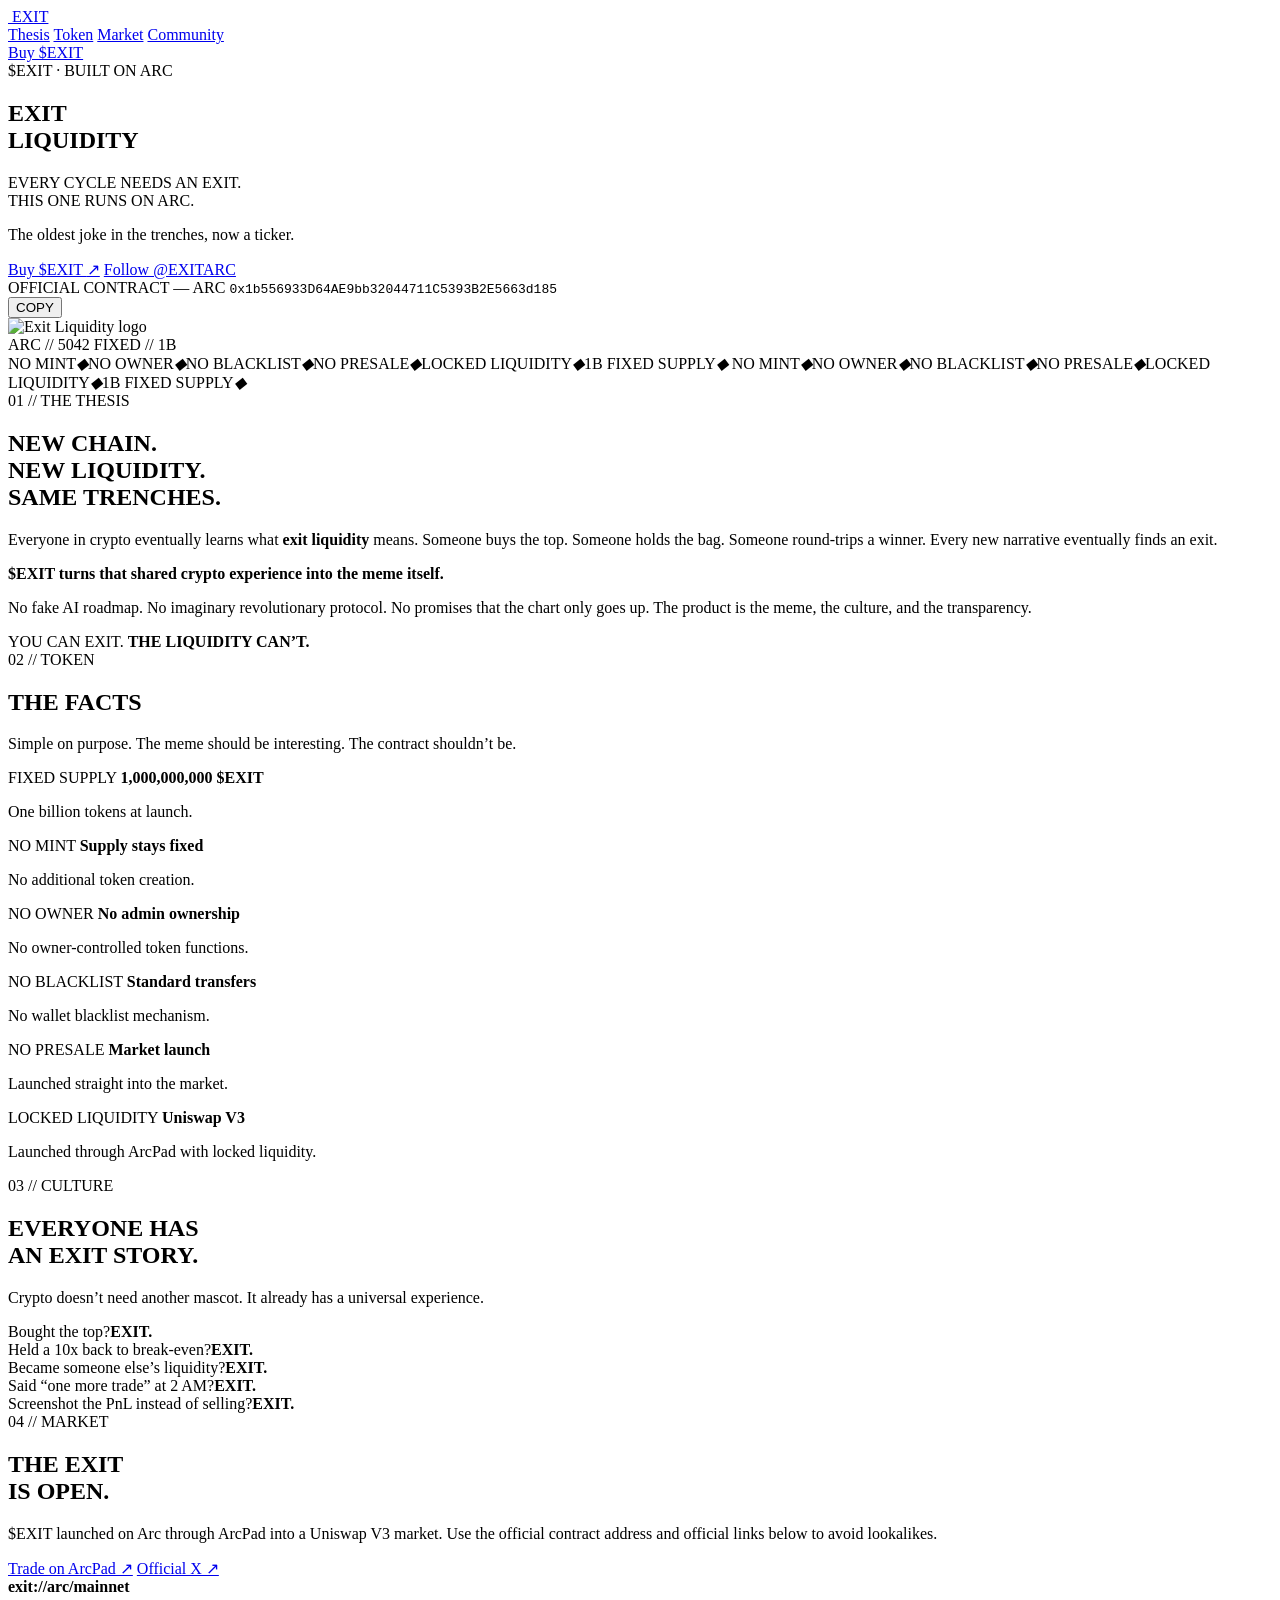
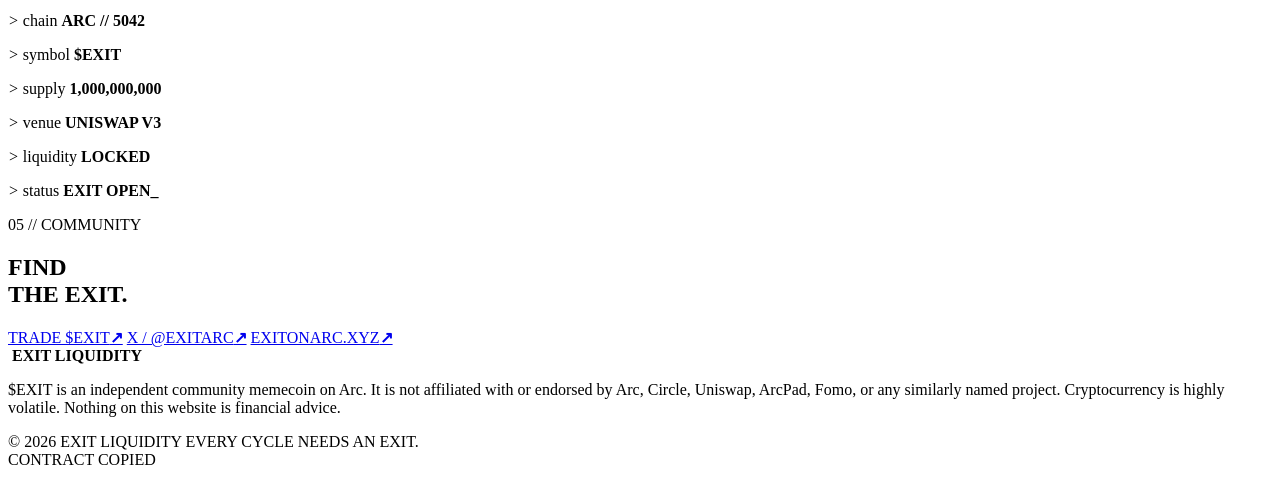
==== index.html @ a065d9ab "Build EXIT landing page" ====
<!doctype html>
<html lang="en">
<head>
  <meta charset="utf-8" />
  <meta name="viewport" content="width=device-width, initial-scale=1" />
  <meta name="theme-color" content="#050706" />
  <meta name="description" content="Exit Liquidity ($EXIT) — an independent Arc-native community memecoin. Every cycle needs an exit. This one runs on Arc." />
  <meta property="og:title" content="Exit Liquidity | $EXIT on Arc" />
  <meta property="og:description" content="Every cycle needs an exit. This one runs on Arc." />
  <meta property="og:type" content="website" />
  <meta property="og:url" content="https://exitonarc.xyz" />
  <meta name="twitter:card" content="summary" />
  <meta name="twitter:title" content="Exit Liquidity | $EXIT on Arc" />
  <meta name="twitter:description" content="Every cycle needs an exit. This one runs on Arc." />
  <title>Exit Liquidity | $EXIT on Arc</title>
  <link rel="icon" href="logo.svg" type="image/svg+xml" />
  <link rel="stylesheet" href="styles.css" />
</head>
<body>
  <div class="noise" aria-hidden="true"></div>
  <div class="scanline" aria-hidden="true"></div>

  <header class="site-header">
    <a class="brand" href="#top" aria-label="Exit Liquidity home">
      <img src="logo.svg" alt="" />
      <span>EXIT</span>
    </a>

    <nav class="nav" aria-label="Primary navigation">
      <a href="#thesis">Thesis</a>
      <a href="#token">Token</a>
      <a href="#market">Market</a>
      <a href="#community">Community</a>
    </nav>

    <a class="button button-small button-primary" href="https://arcpad.meme/token/0x1b556933D64AE9bb32044711C5393B2E5663d185" target="_blank" rel="noopener noreferrer">Buy $EXIT</a>
  </header>

  <main id="top">
    <section class="hero section-shell">
      <div class="hero-grid" aria-hidden="true"></div>
      <div class="hero-copy reveal">
        <div class="eyebrow"><span class="status-dot"></span> $EXIT · BUILT ON ARC</div>
        <h1>EXIT<br />LIQUIDITY</h1>
        <p class="hero-tagline">EVERY CYCLE NEEDS AN EXIT.<br />THIS ONE RUNS ON ARC.</p>
        <p class="hero-sub">The oldest joke in the trenches, now a ticker.</p>

        <div class="hero-actions">
          <a class="button button-primary" href="https://arcpad.meme/token/0x1b556933D64AE9bb32044711C5393B2E5663d185" target="_blank" rel="noopener noreferrer">Buy $EXIT <span>↗</span></a>
          <a class="button button-ghost" href="https://x.com/EXITARC" target="_blank" rel="noopener noreferrer">Follow @EXITARC</a>
        </div>

        <div class="contract-card" aria-label="Official contract address">
          <div>
            <span class="contract-label">OFFICIAL CONTRACT — ARC</span>
            <code id="contractAddress">0x1b556933D64AE9bb32044711C5393B2E5663d185</code>
          </div>
          <button class="copy-button" id="copyContract" type="button">COPY</button>
        </div>
      </div>

      <aside class="hero-mark reveal" aria-label="Exit Liquidity emblem">
        <div class="mark-frame">
          <img src="logo.svg" alt="Exit Liquidity logo" />
          <div class="mark-meta">
            <span>ARC // 5042</span>
            <span>FIXED // 1B</span>
          </div>
        </div>
      </aside>
    </section>

    <section class="ticker-strip" aria-label="Exit Liquidity characteristics">
      <div class="ticker-track">
        <span>NO MINT</span><i>◆</i><span>NO OWNER</span><i>◆</i><span>NO BLACKLIST</span><i>◆</i><span>NO PRESALE</span><i>◆</i><span>LOCKED LIQUIDITY</span><i>◆</i><span>1B FIXED SUPPLY</span><i>◆</i>
        <span>NO MINT</span><i>◆</i><span>NO OWNER</span><i>◆</i><span>NO BLACKLIST</span><i>◆</i><span>NO PRESALE</span><i>◆</i><span>LOCKED LIQUIDITY</span><i>◆</i><span>1B FIXED SUPPLY</span><i>◆</i>
      </div>
    </section>

    <section class="section section-shell" id="thesis">
      <div class="section-kicker reveal">01 // THE THESIS</div>
      <div class="thesis-layout">
        <div class="reveal">
          <h2>NEW CHAIN.<br />NEW LIQUIDITY.<br /><span>SAME TRENCHES.</span></h2>
        </div>
        <div class="thesis-copy reveal">
          <p>Everyone in crypto eventually learns what <strong>exit liquidity</strong> means. Someone buys the top. Someone holds the bag. Someone round-trips a winner. Every new narrative eventually finds an exit.</p>
          <p><strong>$EXIT turns that shared crypto experience into the meme itself.</strong></p>
          <p>No fake AI roadmap. No imaginary revolutionary protocol. No promises that the chart only goes up. The product is the meme, the culture, and the transparency.</p>
        </div>
      </div>

      <div class="manifesto reveal">
        <span>YOU CAN EXIT.</span>
        <strong>THE LIQUIDITY CAN’T.</strong>
      </div>
    </section>

    <section class="section section-shell" id="token">
      <div class="section-heading reveal">
        <div>
          <div class="section-kicker">02 // TOKEN</div>
          <h2>THE FACTS</h2>
        </div>
        <p>Simple on purpose. The meme should be interesting. The contract shouldn’t be.</p>
      </div>

      <div class="facts-grid reveal">
        <article class="fact-card">
          <span>FIXED SUPPLY</span>
          <strong>1,000,000,000 $EXIT</strong>
          <p>One billion tokens at launch.</p>
        </article>
        <article class="fact-card">
          <span>NO MINT</span>
          <strong>Supply stays fixed</strong>
          <p>No additional token creation.</p>
        </article>
        <article class="fact-card">
          <span>NO OWNER</span>
          <strong>No admin ownership</strong>
          <p>No owner-controlled token functions.</p>
        </article>
        <article class="fact-card">
          <span>NO BLACKLIST</span>
          <strong>Standard transfers</strong>
          <p>No wallet blacklist mechanism.</p>
        </article>
        <article class="fact-card">
          <span>NO PRESALE</span>
          <strong>Market launch</strong>
          <p>Launched straight into the market.</p>
        </article>
        <article class="fact-card">
          <span>LOCKED LIQUIDITY</span>
          <strong>Uniswap V3</strong>
          <p>Launched through ArcPad with locked liquidity.</p>
        </article>
      </div>
    </section>

    <section class="section culture-section" id="culture">
      <div class="section-shell">
        <div class="section-kicker reveal">03 // CULTURE</div>
        <div class="culture-title reveal">
          <h2>EVERYONE HAS<br />AN EXIT STORY.</h2>
          <p>Crypto doesn’t need another mascot. It already has a universal experience.</p>
        </div>

        <div class="exit-lines reveal">
          <div><span>Bought the top?</span><strong>EXIT.</strong></div>
          <div><span>Held a 10x back to break-even?</span><strong>EXIT.</strong></div>
          <div><span>Became someone else’s liquidity?</span><strong>EXIT.</strong></div>
          <div><span>Said “one more trade” at 2 AM?</span><strong>EXIT.</strong></div>
          <div><span>Screenshot the PnL instead of selling?</span><strong>EXIT.</strong></div>
        </div>
      </div>
    </section>

    <section class="section section-shell" id="market">
      <div class="market-card reveal">
        <div class="market-copy">
          <div class="section-kicker">04 // MARKET</div>
          <h2>THE EXIT<br />IS OPEN.</h2>
          <p>$EXIT launched on Arc through ArcPad into a Uniswap V3 market. Use the official contract address and official links below to avoid lookalikes.</p>
          <div class="market-actions">
            <a class="button button-primary" href="https://arcpad.meme/token/0x1b556933D64AE9bb32044711C5393B2E5663d185" target="_blank" rel="noopener noreferrer">Trade on ArcPad ↗</a>
            <a class="button button-ghost" href="https://x.com/EXITARC" target="_blank" rel="noopener noreferrer">Official X ↗</a>
          </div>
        </div>
        <div class="market-terminal" aria-label="Token launch details">
          <div class="terminal-bar"><span></span><span></span><span></span><b>exit://arc/mainnet</b></div>
          <div class="terminal-body">
            <p><em>&gt;</em> chain <strong>ARC // 5042</strong></p>
            <p><em>&gt;</em> symbol <strong>$EXIT</strong></p>
            <p><em>&gt;</em> supply <strong>1,000,000,000</strong></p>
            <p><em>&gt;</em> venue <strong>UNISWAP V3</strong></p>
            <p><em>&gt;</em> liquidity <strong>LOCKED</strong></p>
            <p class="terminal-ready"><em>&gt;</em> status <strong>EXIT OPEN_</strong></p>
          </div>
        </div>
      </div>
    </section>

    <section class="section community-section" id="community">
      <div class="section-shell community-inner reveal">
        <div>
          <div class="section-kicker">05 // COMMUNITY</div>
          <h2>FIND<br />THE EXIT.</h2>
        </div>
        <div class="community-actions">
          <a class="community-link" href="https://arcpad.meme/token/0x1b556933D64AE9bb32044711C5393B2E5663d185" target="_blank" rel="noopener noreferrer"><span>TRADE $EXIT</span><b>↗</b></a>
          <a class="community-link" href="https://x.com/EXITARC" target="_blank" rel="noopener noreferrer"><span>X / @EXITARC</span><b>↗</b></a>
          <a class="community-link" href="https://exitonarc.xyz"><span>EXITONARC.XYZ</span><b>↗</b></a>
        </div>
      </div>
    </section>
  </main>

  <footer class="footer section-shell">
    <div class="footer-brand">
      <img src="logo.svg" alt="" />
      <strong>EXIT LIQUIDITY</strong>
    </div>
    <p>$EXIT is an independent community memecoin on Arc. It is not affiliated with or endorsed by Arc, Circle, Uniswap, ArcPad, Fomo, or any similarly named project. Cryptocurrency is highly volatile. Nothing on this website is financial advice.</p>
    <div class="footer-bottom">
      <span>© 2026 EXIT LIQUIDITY</span>
      <span>EVERY CYCLE NEEDS AN EXIT.</span>
    </div>
  </footer>

  <div class="toast" id="toast" role="status" aria-live="polite">CONTRACT COPIED</div>
  <script src="script.js"></script>
</body>
</html>
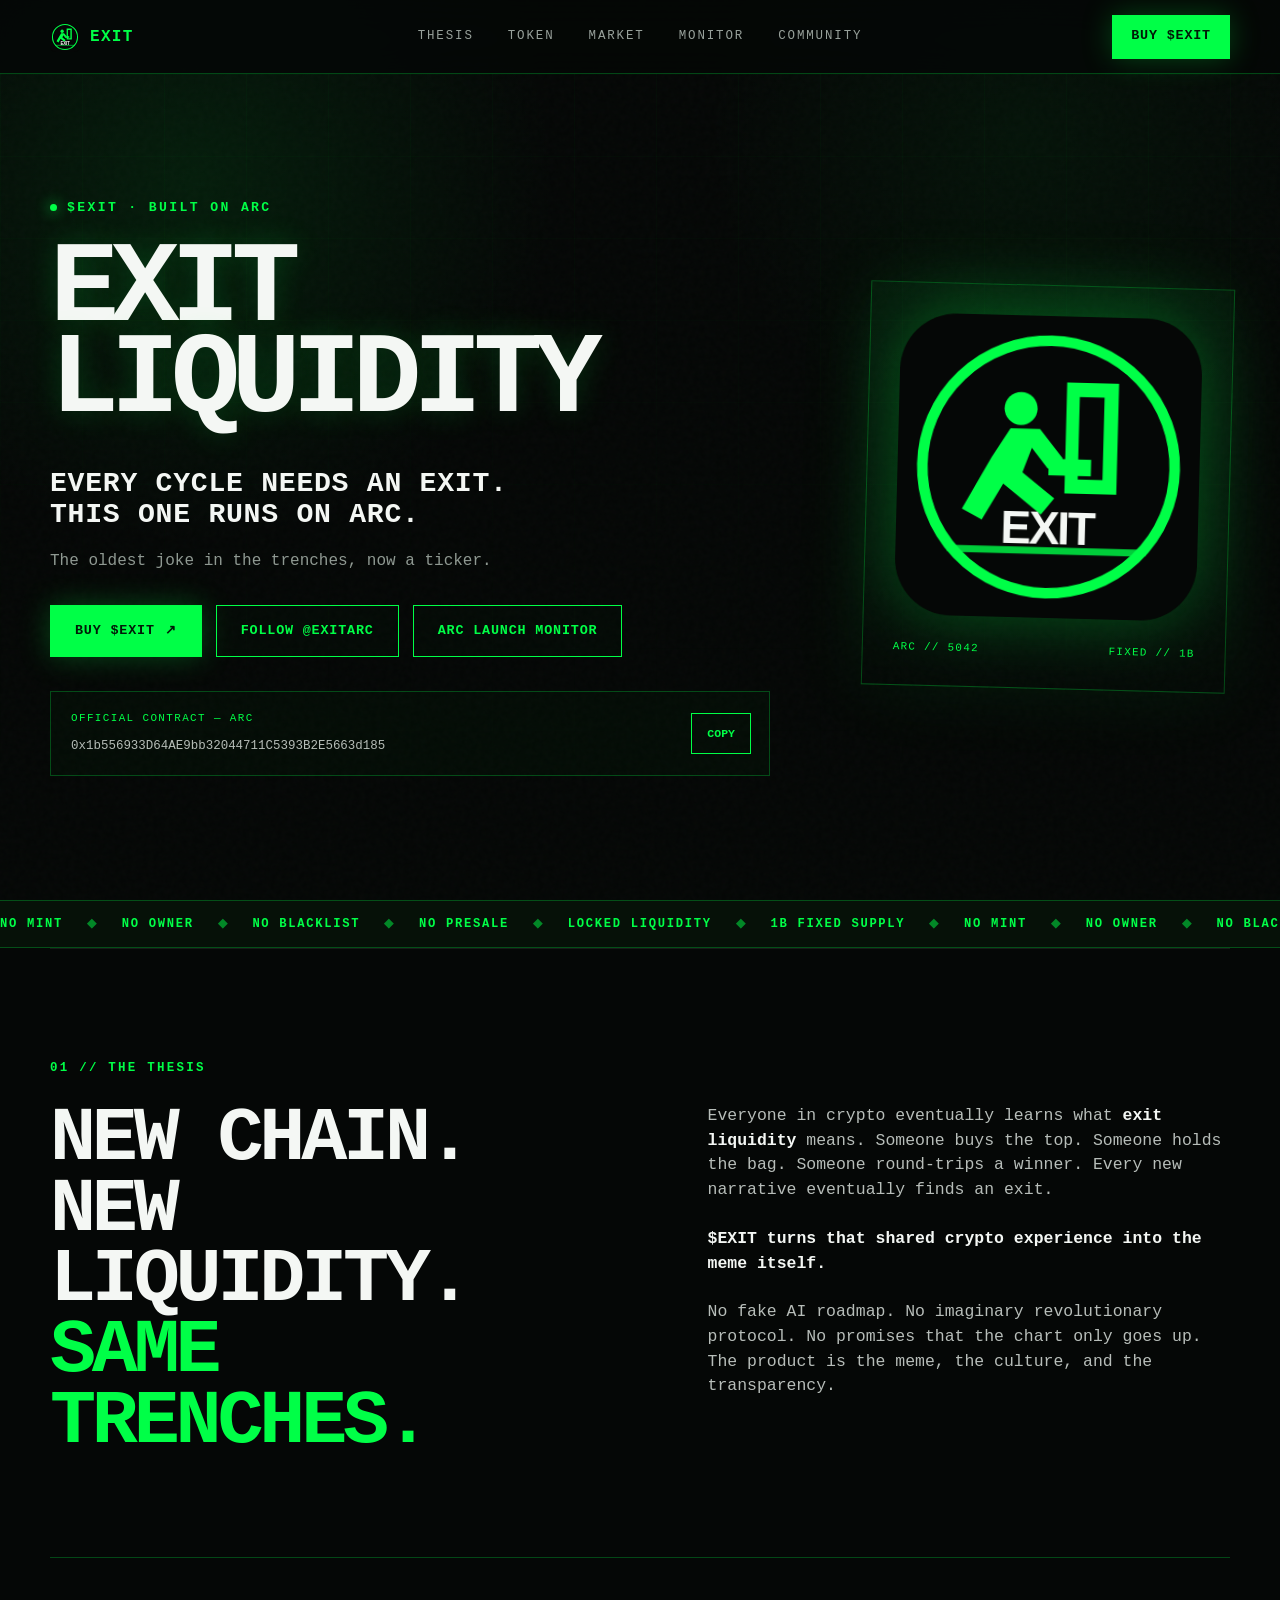
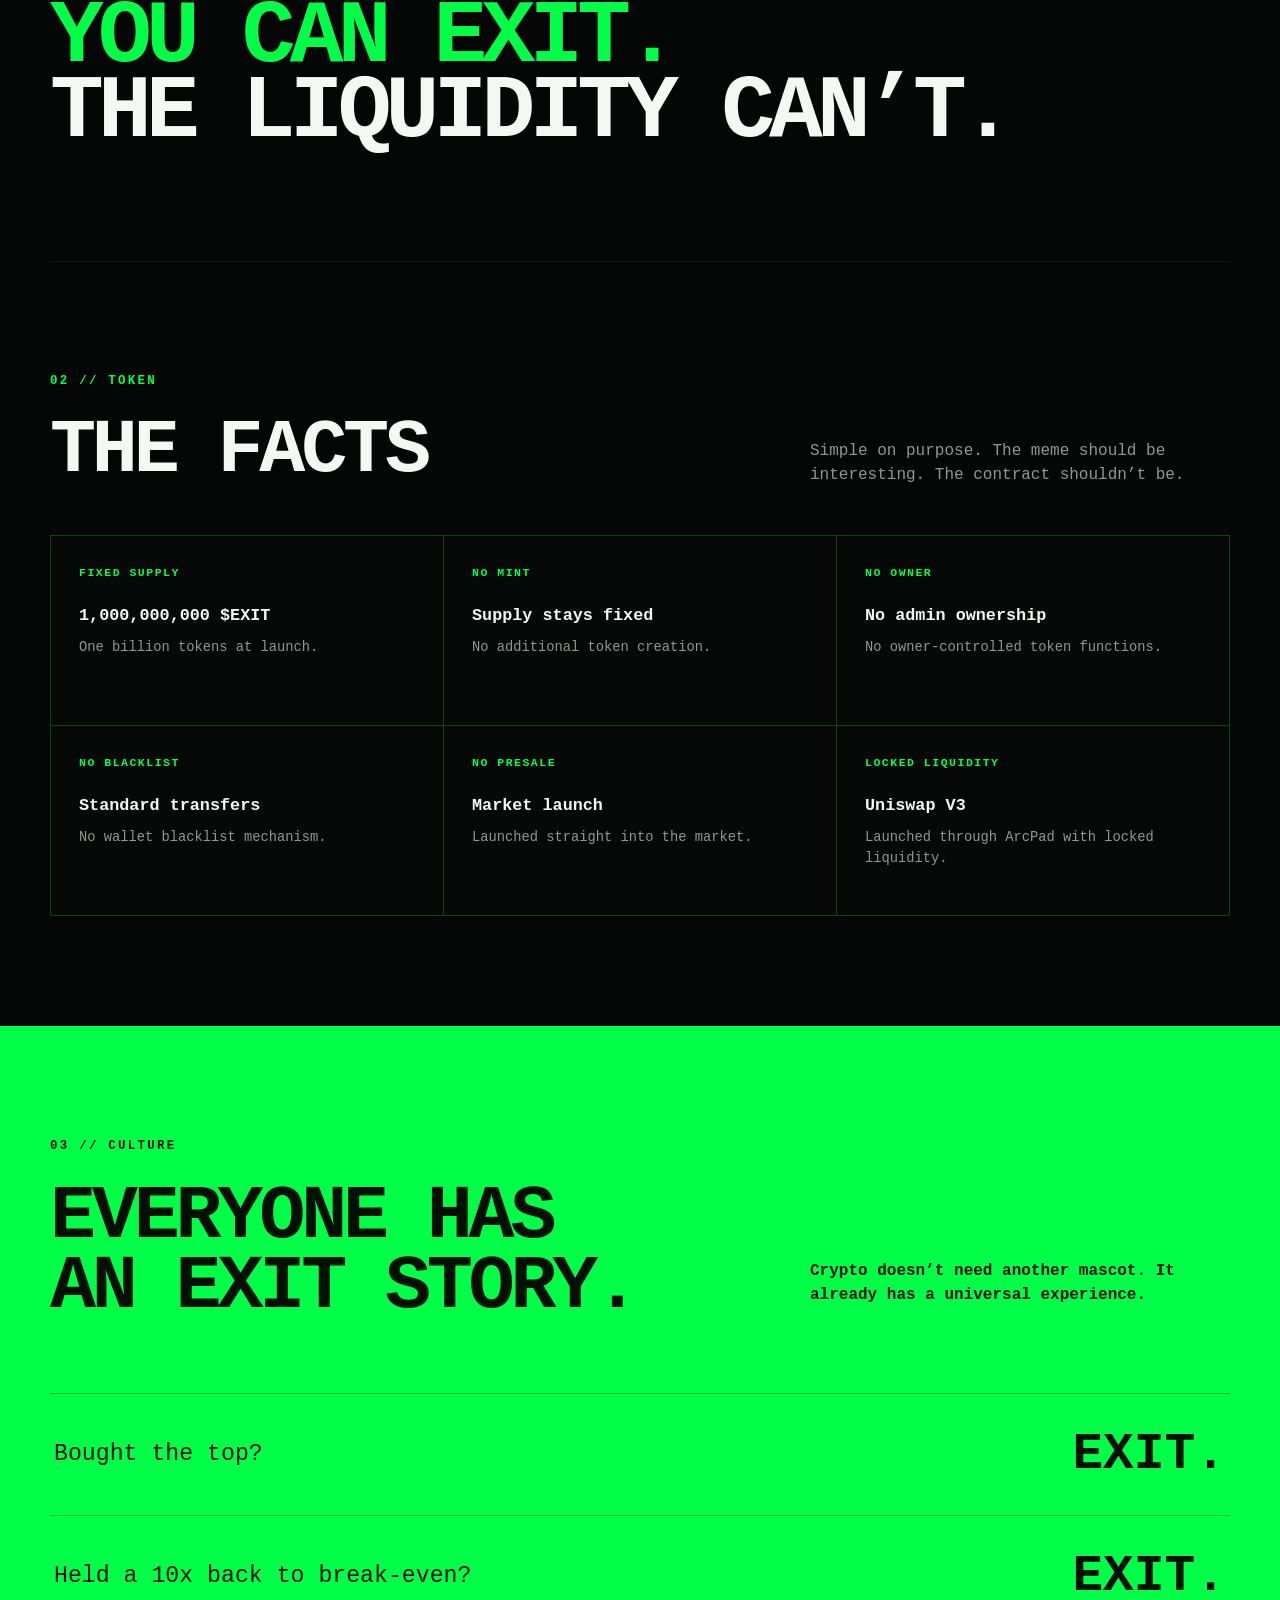
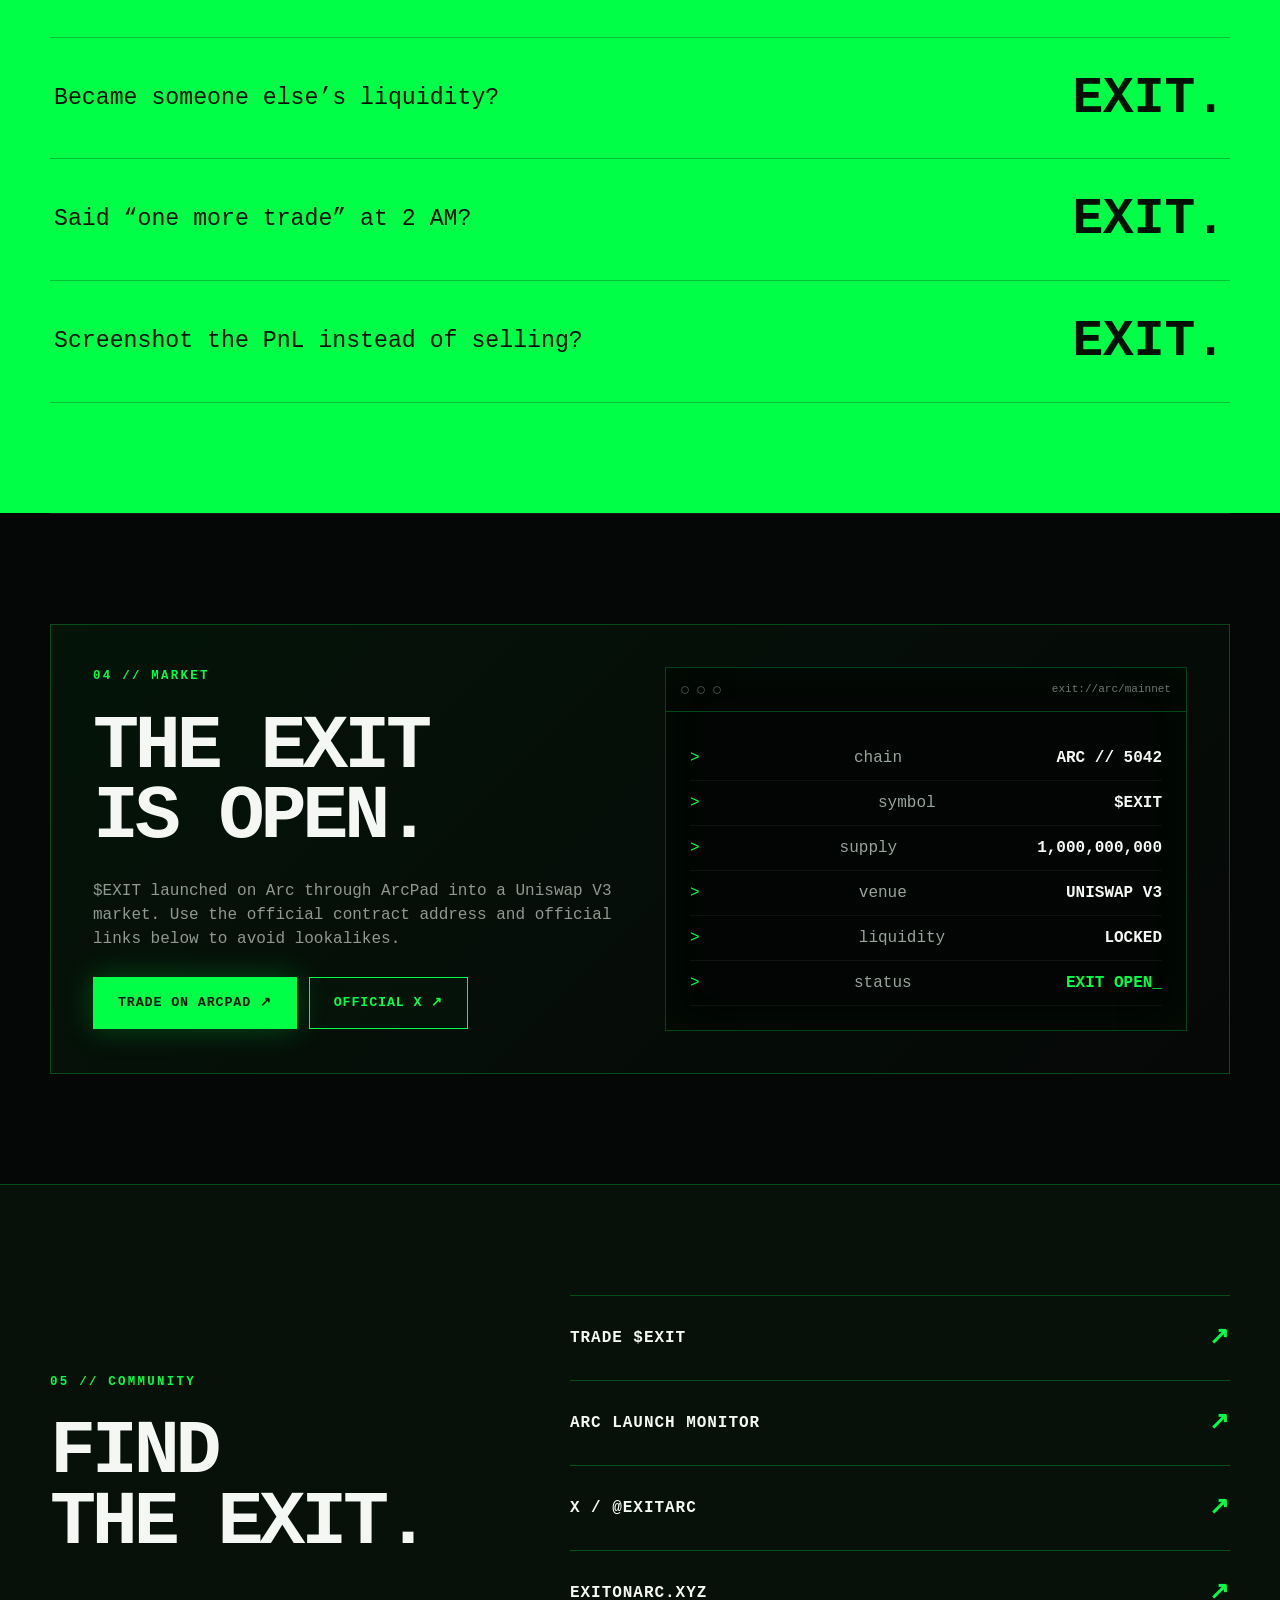
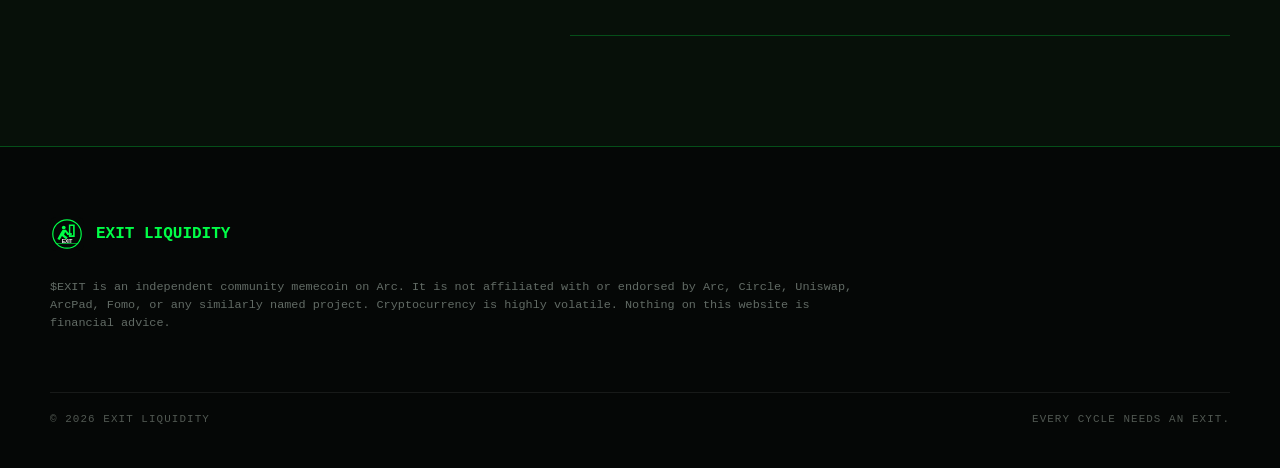
==== commit 29ee3c6f: "Add Arc Launch Monitor to site navigation" ====
--- a/index.html
+++ b/index.html
@@ -30,6 +30,7 @@
       <a href="#thesis">Thesis</a>
       <a href="#token">Token</a>
       <a href="#market">Market</a>
+      <a href="monitor/">Monitor</a>
       <a href="#community">Community</a>
     </nav>
 
@@ -48,6 +49,7 @@
         <div class="hero-actions">
           <a class="button button-primary" href="https://arcpad.meme/token/0x1b556933D64AE9bb32044711C5393B2E5663d185" target="_blank" rel="noopener noreferrer">Buy $EXIT <span>↗</span></a>
           <a class="button button-ghost" href="https://x.com/EXITARC" target="_blank" rel="noopener noreferrer">Follow @EXITARC</a>
+          <a class="button button-ghost" href="monitor/">Arc Launch Monitor</a>
         </div>
 
         <div class="contract-card" aria-label="Official contract address">
@@ -190,6 +192,7 @@
         </div>
         <div class="community-actions">
           <a class="community-link" href="https://arcpad.meme/token/0x1b556933D64AE9bb32044711C5393B2E5663d185" target="_blank" rel="noopener noreferrer"><span>TRADE $EXIT</span><b>↗</b></a>
+          <a class="community-link" href="monitor/"><span>ARC LAUNCH MONITOR</span><b>↗</b></a>
           <a class="community-link" href="https://x.com/EXITARC" target="_blank" rel="noopener noreferrer"><span>X / @EXITARC</span><b>↗</b></a>
           <a class="community-link" href="https://exitonarc.xyz"><span>EXITONARC.XYZ</span><b>↗</b></a>
         </div>
--- a/styles.css
+++ b/styles.css
@@ -0,0 +1,249 @@
+:root {
+  --bg: #050706;
+  --panel: #090d0a;
+  --panel-2: #0d120f;
+  --text: #f4f7f4;
+  --muted: #8f9992;
+  --green: #00ff47;
+  --green-soft: rgba(0, 255, 71, 0.18);
+  --line: rgba(0, 255, 71, 0.26);
+  --line-soft: rgba(255, 255, 255, 0.08);
+  --max: 1180px;
+}
+
+* { box-sizing: border-box; }
+html { scroll-behavior: smooth; }
+body {
+  margin: 0;
+  background: var(--bg);
+  color: var(--text);
+  font-family: ui-monospace, SFMono-Regular, Menlo, Monaco, Consolas, "Liberation Mono", monospace;
+  line-height: 1.5;
+  overflow-x: hidden;
+}
+
+body::before {
+  content: "";
+  position: fixed;
+  inset: 0;
+  z-index: -3;
+  background:
+    radial-gradient(circle at 15% 20%, rgba(0,255,71,.09), transparent 28%),
+    radial-gradient(circle at 80% 15%, rgba(0,255,71,.05), transparent 25%),
+    linear-gradient(#050706,#050706);
+}
+
+.noise {
+  position: fixed;
+  inset: 0;
+  z-index: -1;
+  pointer-events: none;
+  opacity: .12;
+  background-image: url("data:image/svg+xml,%3Csvg viewBox='0 0 180 180' xmlns='http://www.w3.org/2000/svg'%3E%3Cfilter id='n'%3E%3CfeTurbulence type='fractalNoise' baseFrequency='.9' numOctaves='3' stitchTiles='stitch'/%3E%3C/filter%3E%3Crect width='100%25' height='100%25' filter='url(%23n)' opacity='.18'/%3E%3C/svg%3E");
+}
+
+.scanline {
+  position: fixed;
+  inset: 0;
+  z-index: -2;
+  pointer-events: none;
+  background: repeating-linear-gradient(to bottom, transparent 0, transparent 4px, rgba(0,255,71,.015) 5px);
+}
+
+a { color: inherit; text-decoration: none; }
+button, a { -webkit-tap-highlight-color: transparent; }
+
+.section-shell { width: min(var(--max), calc(100% - 40px)); margin: 0 auto; }
+.section { padding: 110px 0; border-top: 1px solid var(--line-soft); }
+.section-kicker { color: var(--green); font-size: .78rem; letter-spacing: .18em; font-weight: 700; margin-bottom: 26px; }
+
+.site-header {
+  position: sticky;
+  top: 0;
+  z-index: 40;
+  height: 74px;
+  display: grid;
+  grid-template-columns: 1fr auto 1fr;
+  align-items: center;
+  padding: 0 max(24px, calc((100vw - var(--max))/2));
+  background: rgba(5,7,6,.88);
+  backdrop-filter: blur(16px);
+  border-bottom: 1px solid var(--line);
+}
+
+.brand { display: inline-flex; align-items: center; gap: 10px; font-weight: 900; letter-spacing: .08em; color: var(--green); width: max-content; }
+.brand img { width: 30px; height: 30px; }
+.nav { display: flex; gap: 34px; color: #98a19b; font-size: .78rem; letter-spacing: .15em; text-transform: uppercase; }
+.nav a:hover { color: var(--green); }
+.site-header > .button { justify-self: end; }
+
+.button {
+  display: inline-flex;
+  align-items: center;
+  justify-content: center;
+  gap: 10px;
+  min-height: 52px;
+  padding: 0 24px;
+  border: 1px solid var(--green);
+  font-weight: 800;
+  letter-spacing: .06em;
+  text-transform: uppercase;
+  font-size: .84rem;
+  transition: .2s ease;
+}
+.button:hover { transform: translateY(-2px); }
+.button-primary { color: #001a07; background: var(--green); box-shadow: 0 0 30px rgba(0,255,71,.25); }
+.button-primary:hover { box-shadow: 0 0 45px rgba(0,255,71,.38); }
+.button-ghost { color: var(--green); background: rgba(0,255,71,.015); }
+.button-ghost:hover { background: rgba(0,255,71,.08); }
+.button-small { min-height: 44px; padding: 0 18px; }
+
+.hero {
+  min-height: calc(100vh - 74px);
+  display: grid;
+  grid-template-columns: 1.35fr .65fr;
+  gap: 60px;
+  align-items: center;
+  position: relative;
+  padding-top: 90px;
+  padding-bottom: 90px;
+}
+.hero-grid {
+  position: absolute;
+  inset: 0 calc((100vw - 100%)/-2);
+  z-index: -1;
+  opacity: .34;
+  background-image: linear-gradient(rgba(0,255,71,.08) 1px, transparent 1px), linear-gradient(90deg, rgba(0,255,71,.08) 1px, transparent 1px);
+  background-size: 82px 82px;
+  mask-image: linear-gradient(to bottom, black, transparent 95%);
+}
+.eyebrow { color: var(--green); font-size: .82rem; letter-spacing: .18em; font-weight: 800; margin-bottom: 26px; display: flex; gap: 10px; align-items: center; }
+.status-dot { width: 7px; height: 7px; border-radius: 50%; background: var(--green); box-shadow: 0 0 14px var(--green); }
+.hero h1 { margin: 0; font-size: clamp(4.4rem, 9vw, 9.5rem); line-height: .79; letter-spacing: -.075em; text-transform: uppercase; text-shadow: 0 0 30px rgba(0,255,71,.18); }
+.hero-tagline { margin: 42px 0 0; font-size: clamp(1.25rem, 2.2vw, 2rem); line-height: 1.12; font-weight: 800; letter-spacing: .025em; }
+.hero-sub { color: var(--muted); margin: 18px 0 32px; font-size: 1rem; }
+.hero-actions { display: flex; flex-wrap: wrap; gap: 14px; margin-bottom: 34px; }
+
+.contract-card {
+  max-width: 720px;
+  display: flex;
+  align-items: center;
+  justify-content: space-between;
+  gap: 20px;
+  padding: 18px 18px 18px 20px;
+  border: 1px solid var(--line);
+  background: rgba(0,255,71,.025);
+}
+.contract-label { display: block; color: var(--green); font-size: .68rem; letter-spacing: .13em; margin-bottom: 7px; }
+.contract-card code { color: #b5bdb7; font-size: .78rem; word-break: break-all; }
+.copy-button { border: 1px solid var(--green); background: transparent; color: var(--green); padding: 11px 15px; font: inherit; cursor: pointer; font-size: .72rem; font-weight: 800; }
+.copy-button:hover { background: var(--green); color: #001a07; }
+
+.hero-mark { align-self: center; }
+.mark-frame { border: 1px solid var(--line); background: linear-gradient(180deg, rgba(0,255,71,.06), rgba(0,255,71,.01)); padding: 30px; transform: rotate(1.5deg); box-shadow: 0 0 80px rgba(0,255,71,.08); }
+.mark-frame img { width: 100%; display: block; filter: drop-shadow(0 0 34px rgba(0,255,71,.3)); }
+.mark-meta { display: flex; justify-content: space-between; gap: 12px; margin-top: 24px; color: var(--green); font-size: .68rem; letter-spacing: .12em; }
+
+.ticker-strip { overflow: hidden; border-top: 1px solid var(--line); border-bottom: 1px solid var(--line); padding: 14px 0; background: #061108; }
+.ticker-track { width: max-content; display: flex; gap: 24px; align-items: center; animation: ticker 28s linear infinite; color: var(--green); font-size: .76rem; letter-spacing: .14em; font-weight: 800; }
+.ticker-track i { opacity: .5; font-style: normal; }
+@keyframes ticker { to { transform: translateX(-50%); } }
+
+.thesis-layout { display: grid; grid-template-columns: 1.05fr .95fr; gap: 80px; align-items: start; }
+.thesis-layout h2, .section-heading h2, .culture-title h2, .market-copy h2, .community-inner h2 { margin: 0; font-size: clamp(2.7rem, 6vw, 6.3rem); line-height: .92; letter-spacing: -.055em; }
+.thesis-layout h2 span { color: var(--green); }
+.thesis-copy { color: #b7bdb9; font-size: 1.03rem; max-width: 580px; }
+.thesis-copy p { margin: 0 0 24px; }
+.thesis-copy strong { color: var(--text); }
+.manifesto { margin-top: 100px; padding-top: 42px; border-top: 1px solid var(--line); font-size: clamp(3rem, 7vw, 7.7rem); line-height: .84; letter-spacing: -.065em; font-weight: 900; }
+.manifesto span, .manifesto strong { display: block; }
+.manifesto span { color: var(--green); }
+
+.section-heading { display: flex; justify-content: space-between; gap: 60px; align-items: end; margin-bottom: 48px; }
+.section-heading p { color: var(--muted); max-width: 420px; margin: 0; }
+.facts-grid { display: grid; grid-template-columns: repeat(3, 1fr); border-top: 1px solid var(--line); border-left: 1px solid var(--line); }
+.fact-card { min-height: 190px; padding: 28px; border-right: 1px solid var(--line); border-bottom: 1px solid var(--line); background: rgba(255,255,255,.012); }
+.fact-card:hover { background: rgba(0,255,71,.04); }
+.fact-card span { display: block; color: var(--green); font-size: .72rem; letter-spacing: .13em; font-weight: 800; margin-bottom: 22px; }
+.fact-card strong { display: block; font-size: 1.05rem; }
+.fact-card p { color: var(--muted); font-size: .86rem; margin: 10px 0 0; }
+
+.culture-section { background: var(--green); color: #021005; }
+.culture-section .section-kicker { color: #021005; opacity: .62; }
+.culture-title { display: flex; align-items: end; justify-content: space-between; gap: 60px; }
+.culture-title p { max-width: 420px; font-weight: 700; }
+.exit-lines { margin-top: 70px; border-top: 1px solid rgba(0,0,0,.3); }
+.exit-lines div { display: flex; align-items: center; justify-content: space-between; gap: 20px; padding: 22px 4px; border-bottom: 1px solid rgba(0,0,0,.24); font-size: clamp(1rem, 2vw, 1.45rem); }
+.exit-lines strong { font-size: clamp(1.6rem, 4vw, 3.2rem); }
+
+.market-card { display: grid; grid-template-columns: 1fr 1fr; gap: 50px; padding: 42px; border: 1px solid var(--line); background: linear-gradient(135deg, rgba(0,255,71,.055), rgba(255,255,255,.008)); }
+.market-copy p { color: var(--muted); max-width: 520px; margin: 26px 0; }
+.market-actions { display: flex; gap: 12px; flex-wrap: wrap; }
+.market-terminal { border: 1px solid var(--line); background: #020503; box-shadow: inset 0 0 50px rgba(0,255,71,.035); }
+.terminal-bar { display: flex; align-items: center; gap: 8px; height: 44px; padding: 0 15px; border-bottom: 1px solid var(--line); color: #6d766f; font-size: .69rem; }
+.terminal-bar span { width: 8px; height: 8px; border-radius: 50%; border: 1px solid rgba(255,255,255,.25); }
+.terminal-bar b { margin-left: auto; font-weight: 400; }
+.terminal-body { padding: 24px; color: #9aa49c; }
+.terminal-body p { display: flex; justify-content: space-between; gap: 18px; border-bottom: 1px solid rgba(255,255,255,.05); padding: 10px 0; margin: 0; }
+.terminal-body em { color: var(--green); font-style: normal; }
+.terminal-body strong { color: var(--text); }
+.terminal-ready strong { color: var(--green); }
+
+.community-section { border-top: 1px solid var(--line); border-bottom: 1px solid var(--line); background: #071009; }
+.community-inner { display: grid; grid-template-columns: .8fr 1.2fr; gap: 80px; align-items: center; }
+.community-actions { border-top: 1px solid var(--line); }
+.community-link { display: flex; justify-content: space-between; align-items: center; padding: 24px 0; border-bottom: 1px solid var(--line); font-weight: 800; letter-spacing: .06em; }
+.community-link b { color: var(--green); font-size: 1.5rem; transition: transform .2s ease; }
+.community-link:hover { color: var(--green); }
+.community-link:hover b { transform: translate(4px,-4px); }
+
+.footer { padding-top: 70px; padding-bottom: 40px; }
+.footer-brand { display: flex; align-items: center; gap: 12px; color: var(--green); }
+.footer-brand img { width: 34px; height: 34px; }
+.footer > p { color: #626b65; font-size: .74rem; max-width: 820px; margin: 28px 0 60px; }
+.footer-bottom { display: flex; justify-content: space-between; gap: 18px; padding-top: 18px; border-top: 1px solid var(--line-soft); color: #515852; font-size: .68rem; letter-spacing: .1em; }
+
+.toast { position: fixed; right: 22px; bottom: 22px; z-index: 100; color: #001a07; background: var(--green); padding: 13px 16px; font-size: .72rem; font-weight: 900; letter-spacing: .08em; transform: translateY(100px); opacity: 0; transition: .25s ease; }
+.toast.show { transform: translateY(0); opacity: 1; }
+
+.reveal { opacity: 0; transform: translateY(16px); transition: opacity .6s ease, transform .6s ease; }
+.reveal.visible { opacity: 1; transform: none; }
+
+@media (max-width: 960px) {
+  .site-header { grid-template-columns: 1fr auto; }
+  .nav { display: none; }
+  .hero { grid-template-columns: 1fr; min-height: auto; }
+  .hero-mark { max-width: 480px; }
+  .thesis-layout, .market-card, .community-inner { grid-template-columns: 1fr; }
+  .facts-grid { grid-template-columns: repeat(2, 1fr); }
+  .culture-title, .section-heading { align-items: start; flex-direction: column; }
+}
+
+@media (max-width: 640px) {
+  .section-shell { width: min(100% - 26px, var(--max)); }
+  .site-header { height: 64px; padding: 0 13px; }
+  .site-header > .button { font-size: .68rem; padding: 0 12px; min-height: 40px; }
+  .brand span { font-size: .88rem; }
+  .hero { padding-top: 64px; padding-bottom: 70px; gap: 42px; }
+  .hero h1 { font-size: clamp(4rem, 23vw, 6.6rem); }
+  .hero-tagline { margin-top: 30px; }
+  .hero-actions .button { width: 100%; }
+  .contract-card { align-items: stretch; flex-direction: column; }
+  .copy-button { width: 100%; }
+  .mark-frame { padding: 20px; }
+  .section { padding: 80px 0; }
+  .thesis-layout { gap: 38px; }
+  .manifesto { margin-top: 65px; font-size: clamp(3rem, 16vw, 5rem); }
+  .facts-grid { grid-template-columns: 1fr; }
+  .fact-card { min-height: 150px; }
+  .market-card { padding: 24px; }
+  .terminal-body p { flex-direction: column; gap: 3px; }
+  .exit-lines div { align-items: flex-start; flex-direction: column; }
+  .footer-bottom { flex-direction: column; }
+}
+
+@media (prefers-reduced-motion: reduce) {
+  html { scroll-behavior: auto; }
+  *, *::before, *::after { animation-duration: .001ms !important; animation-iteration-count: 1 !important; transition-duration: .001ms !important; }
+  .reveal { opacity: 1; transform: none; }
+}
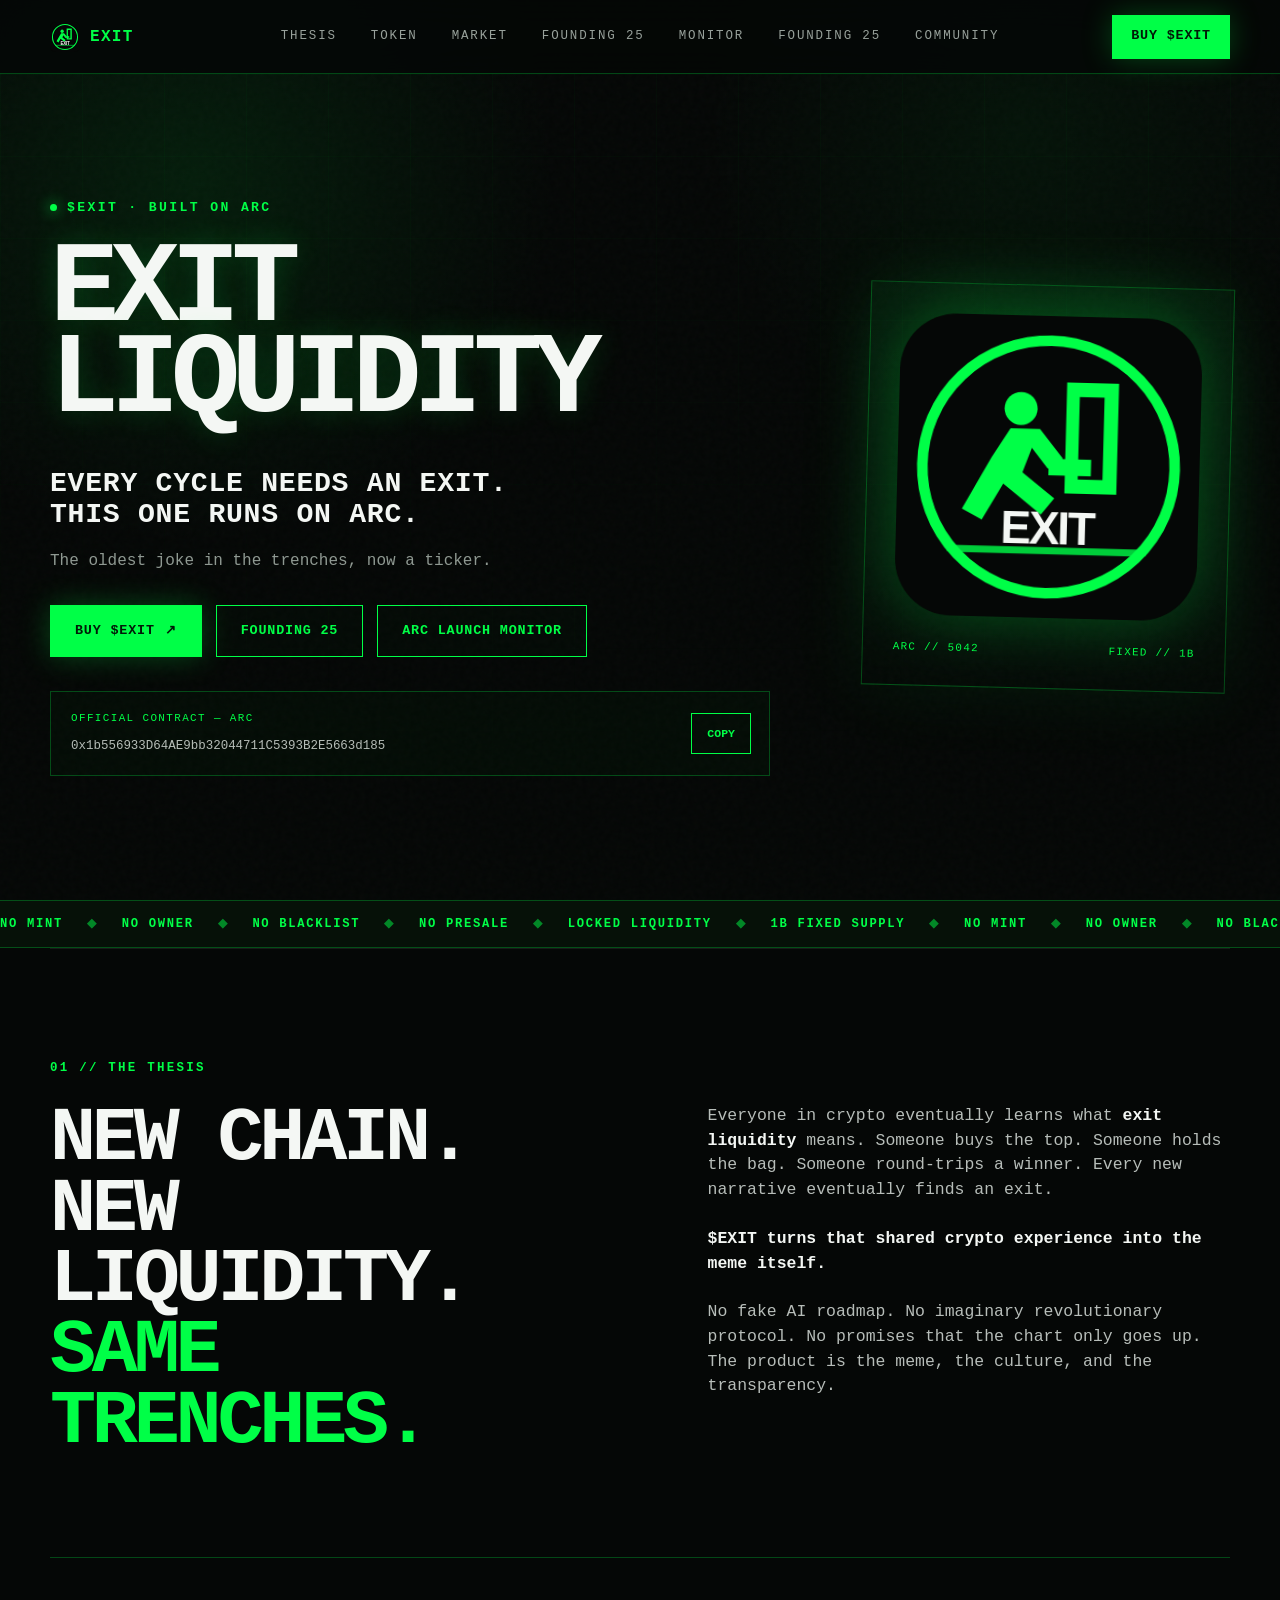
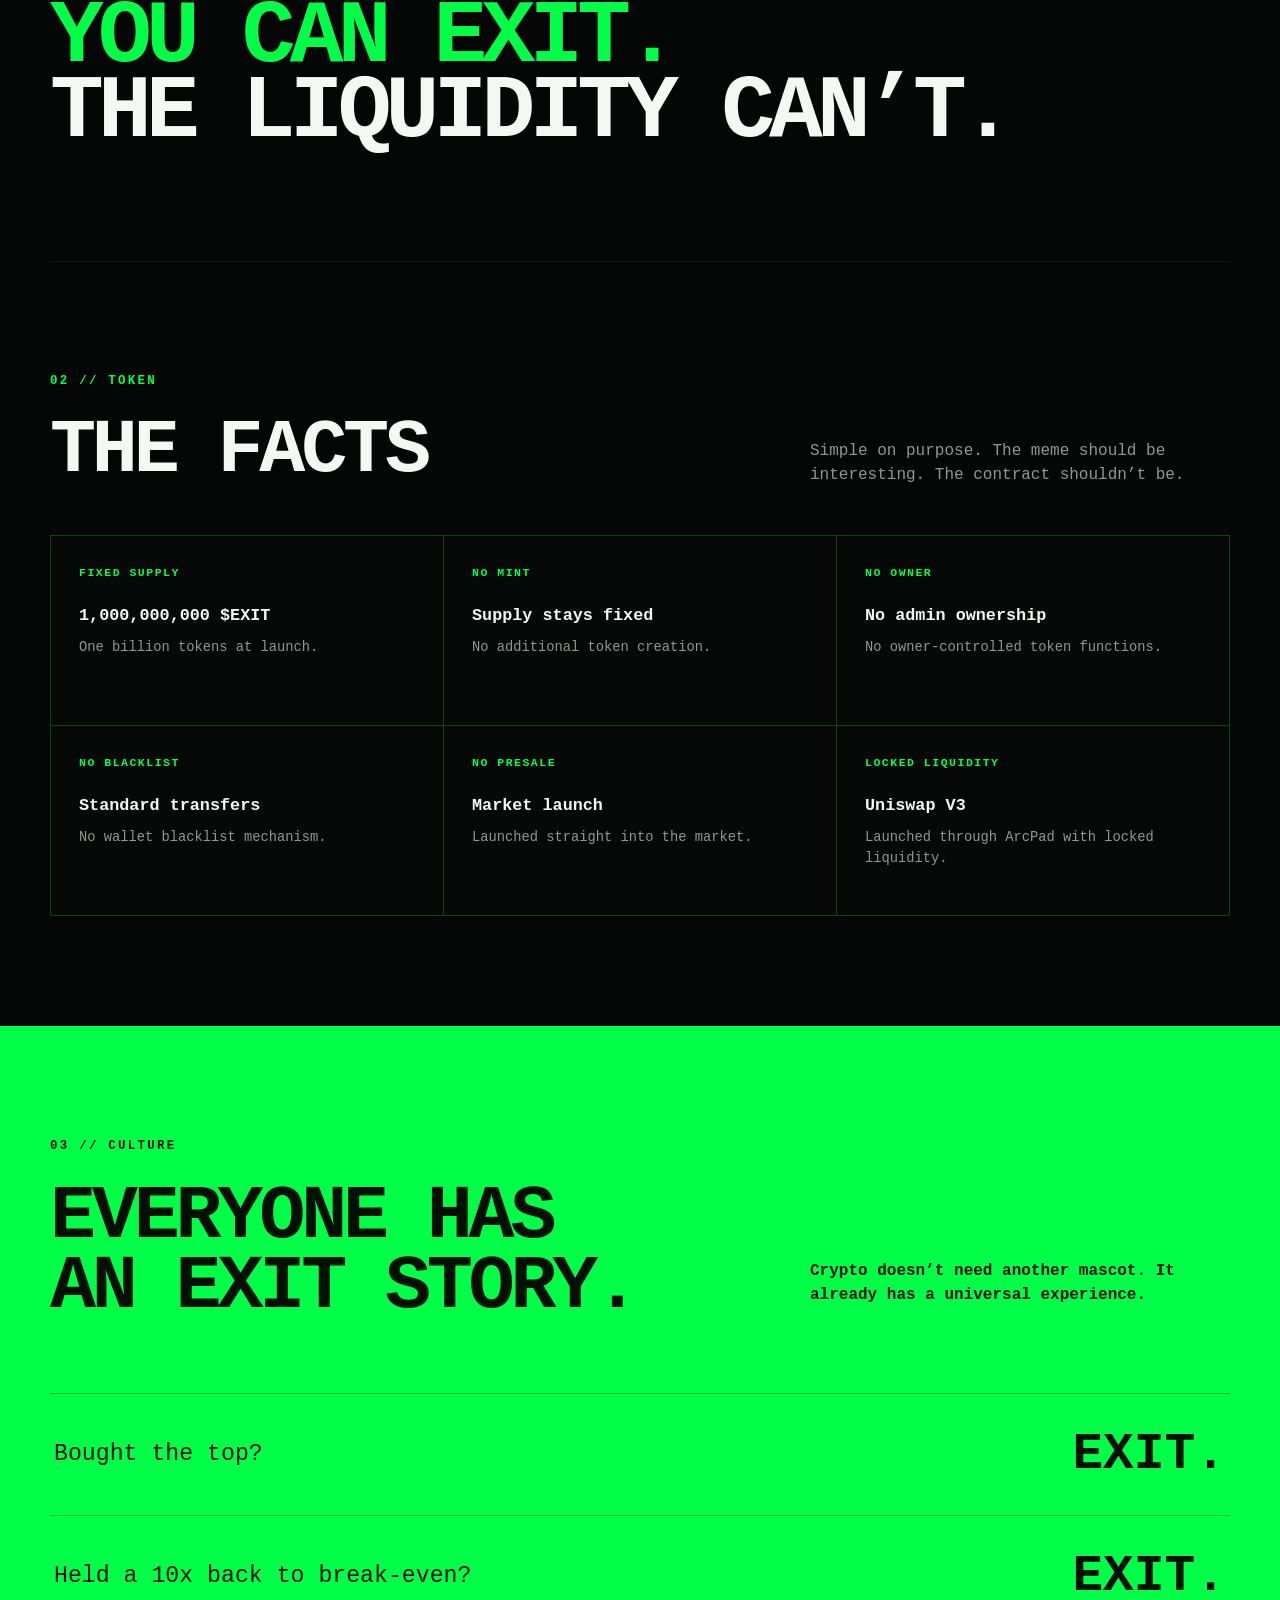
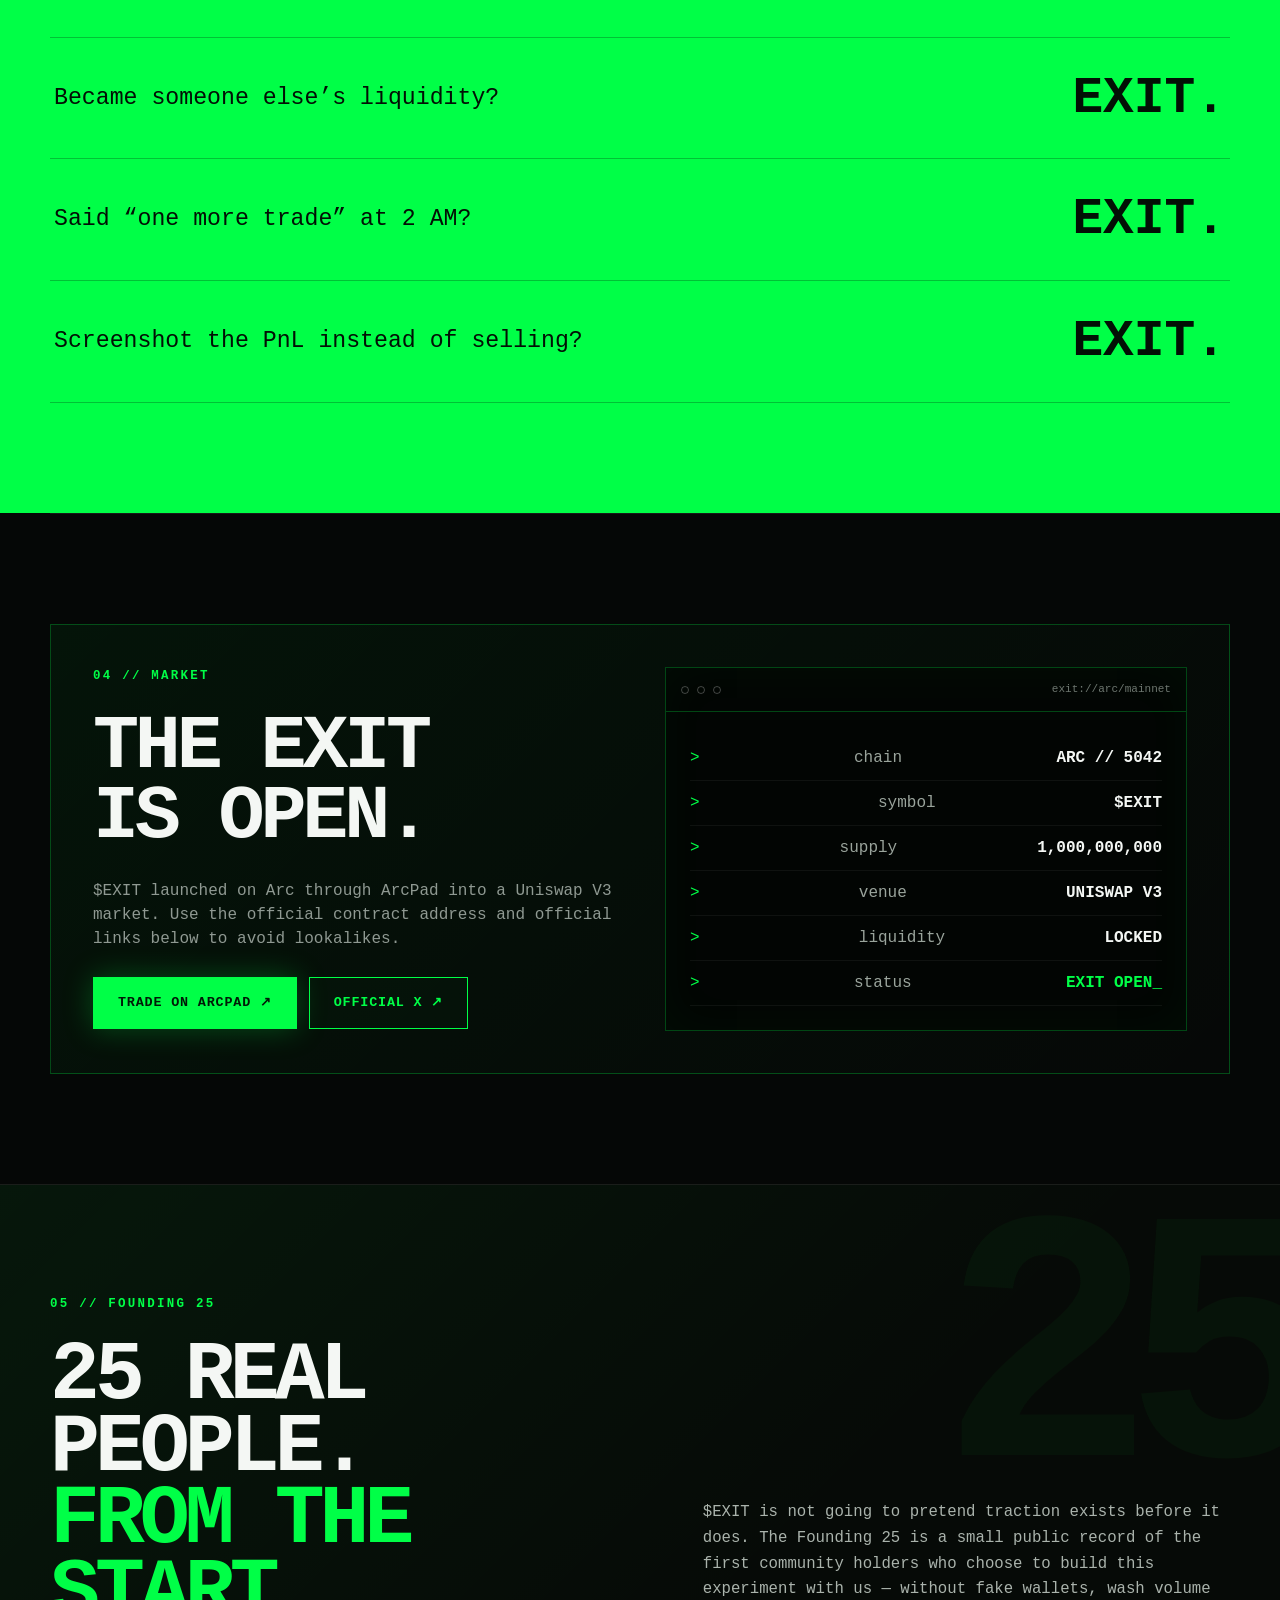
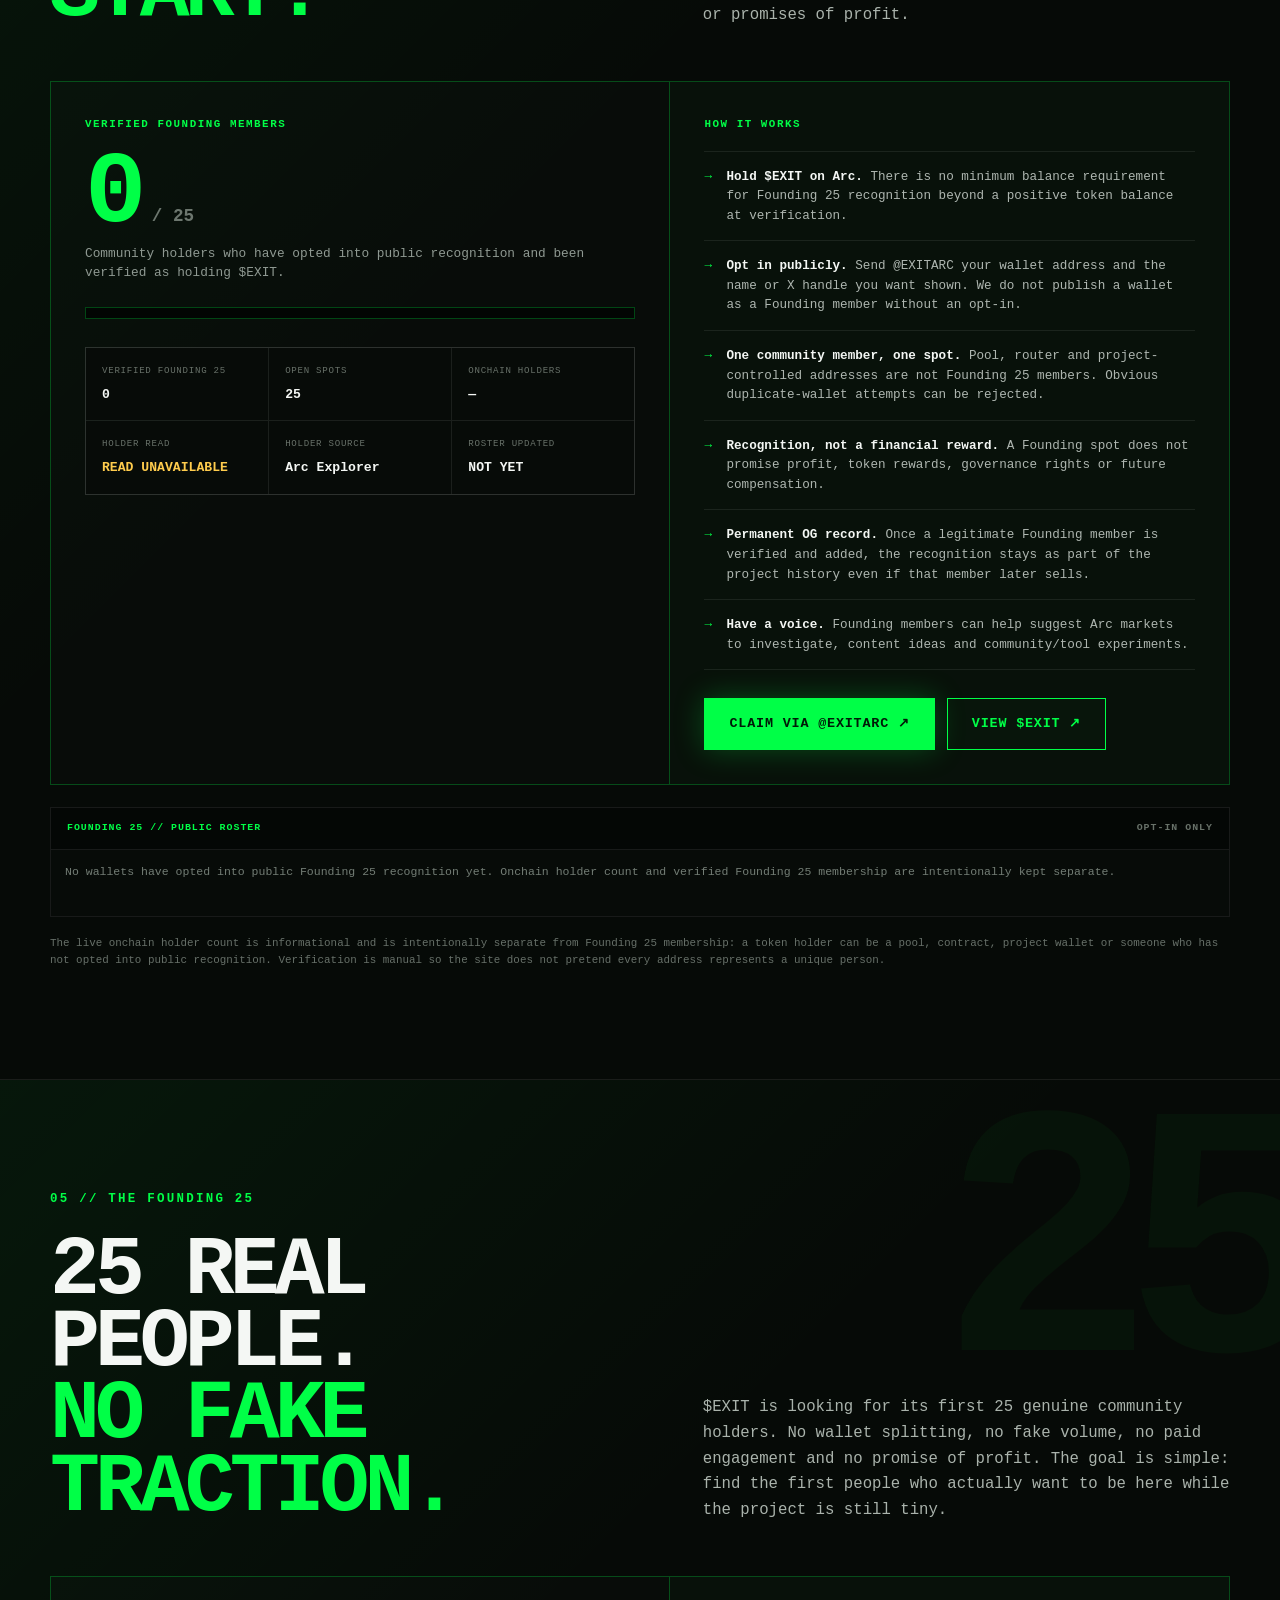
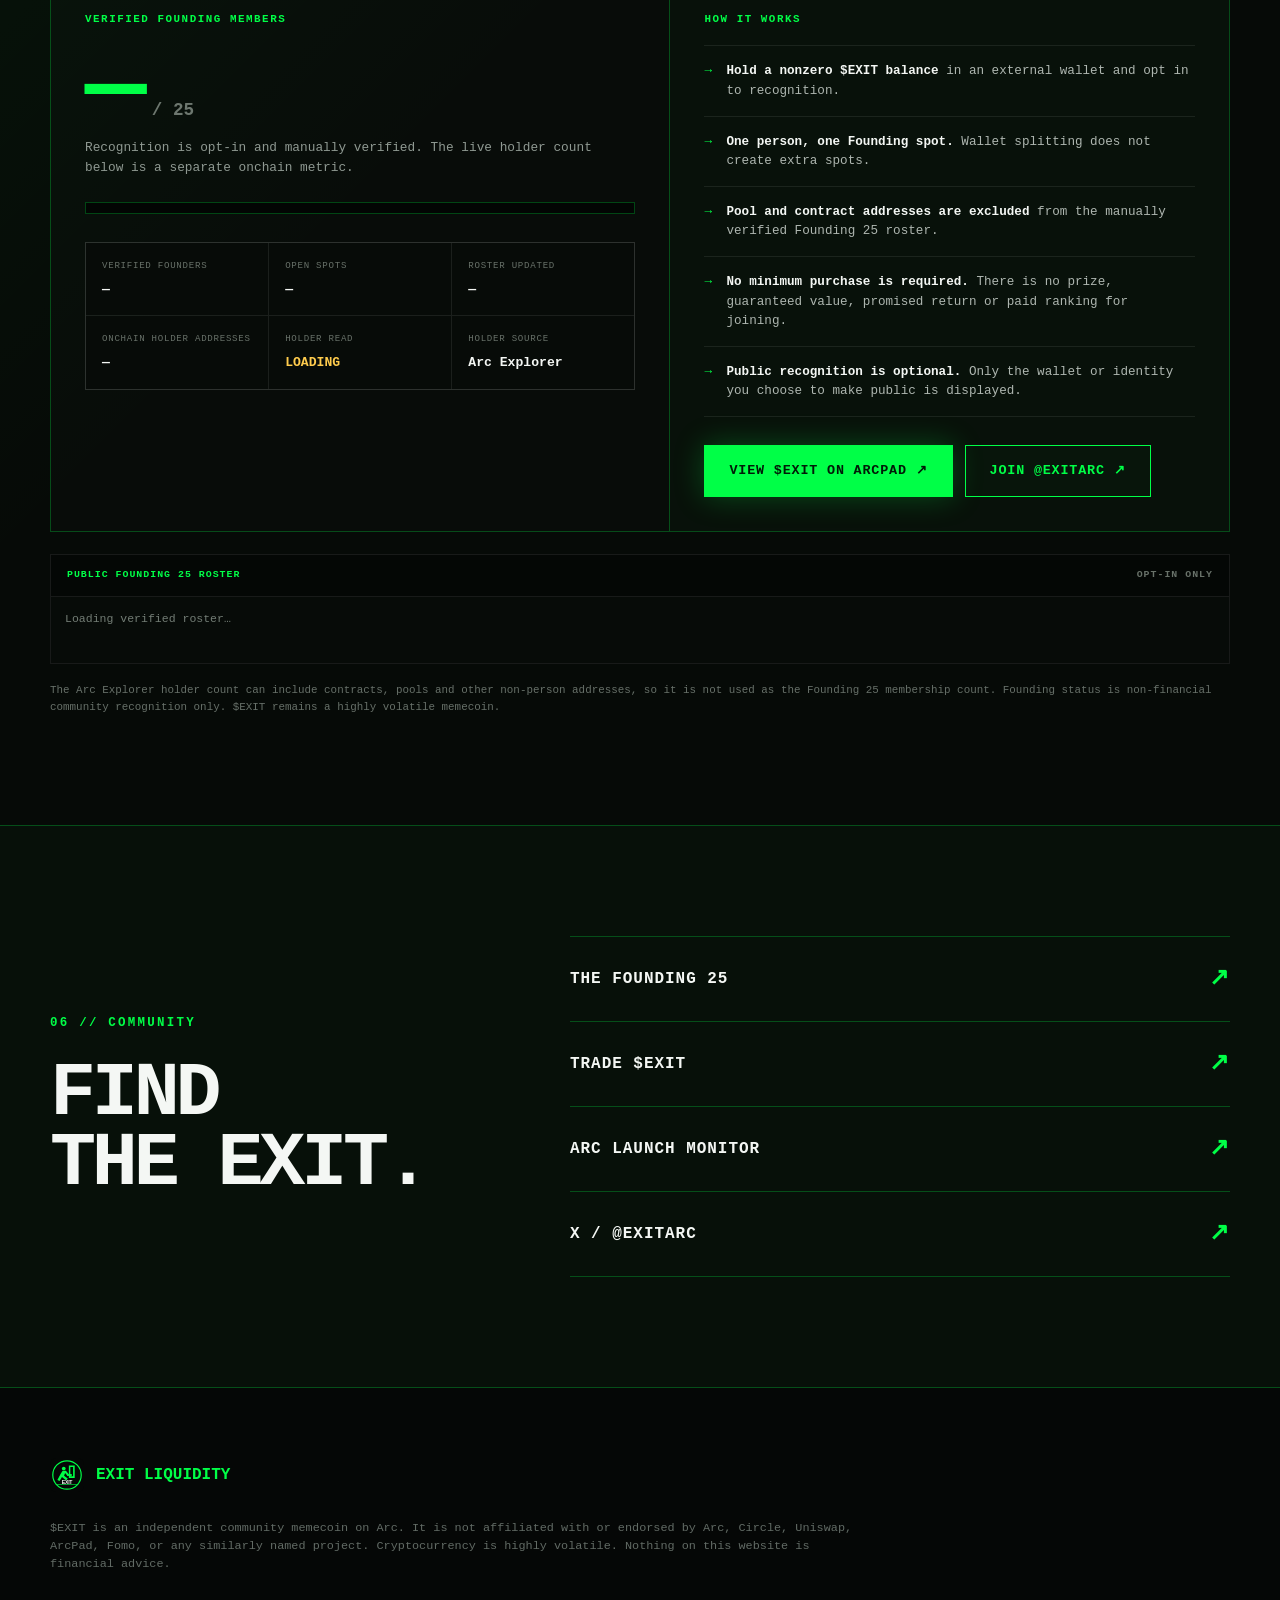
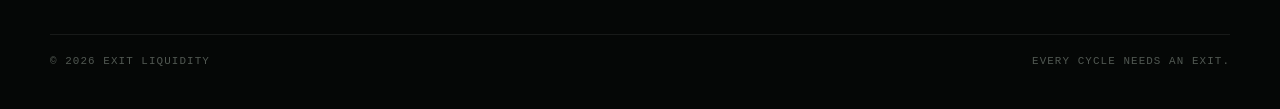
==== commit 10b19d4e: "Launch Founding 25 community campaign" ====
--- a/index.html
+++ b/index.html
@@ -15,6 +15,7 @@
   <title>Exit Liquidity | $EXIT on Arc</title>
   <link rel="icon" href="logo.svg" type="image/svg+xml" />
   <link rel="stylesheet" href="styles.css" />
+  <link rel="stylesheet" href="founding.css" />
 </head>
 <body>
   <div class="noise" aria-hidden="true"></div>
@@ -30,6 +31,7 @@
       <a href="#thesis">Thesis</a>
       <a href="#token">Token</a>
       <a href="#market">Market</a>
+      <a href="#founding25">Founding 25</a>
       <a href="monitor/">Monitor</a>
       <a href="#community">Community</a>
     </nav>
@@ -48,7 +50,7 @@
 
         <div class="hero-actions">
           <a class="button button-primary" href="https://arcpad.meme/token/0x1b556933D64AE9bb32044711C5393B2E5663d185" target="_blank" rel="noopener noreferrer">Buy $EXIT <span>↗</span></a>
-          <a class="button button-ghost" href="https://x.com/EXITARC" target="_blank" rel="noopener noreferrer">Follow @EXITARC</a>
+          <a class="button button-ghost" href="#founding25">Founding 25</a>
           <a class="button button-ghost" href="monitor/">Arc Launch Monitor</a>
         </div>
 
@@ -184,17 +186,70 @@
       </div>
     </section>
 
+    <section class="section founding-section" id="founding25">
+      <div class="section-shell">
+        <div class="section-kicker reveal">05 // FOUNDING 25</div>
+        <div class="founding-heading reveal">
+          <h2>25 REAL PEOPLE.<br /><span>FROM THE START.</span></h2>
+          <p class="founding-intro">$EXIT is not going to pretend traction exists before it does. The Founding 25 is a small public record of the first community holders who choose to build this experiment with us — without fake wallets, wash volume or promises of profit.</p>
+        </div>
+
+        <div class="founding-grid reveal">
+          <article class="founding-progress-panel">
+            <span class="founding-panel-label">VERIFIED FOUNDING MEMBERS</span>
+            <div class="founding-count"><strong id="foundingBigCount">—</strong><span>/ 25</span></div>
+            <p class="founding-count-copy">Community holders who have opted into public recognition and been verified as holding $EXIT.</p>
+            <div class="founding-progress" aria-label="Founding 25 progress"><span id="foundingProgressFill"></span></div>
+
+            <div class="founding-live-grid">
+              <div><span>Verified Founding 25</span><strong id="foundingVerifiedCount">—</strong></div>
+              <div><span>Open spots</span><strong id="foundingOpenSpots">—</strong></div>
+              <div><span>Onchain holders</span><strong id="foundingHolderCount">—</strong></div>
+              <div><span>Holder read</span><strong id="foundingHolderStatus" class="warn">WAITING</strong></div>
+              <div><span>Holder source</span><strong id="foundingHolderSource">Arc Explorer</strong></div>
+              <div><span>Roster updated</span><strong id="foundingRosterUpdated">—</strong></div>
+            </div>
+          </article>
+
+          <article class="founding-rules-panel">
+            <span class="founding-panel-label">HOW IT WORKS</span>
+            <ul class="founding-rules">
+              <li><strong>Hold $EXIT on Arc.</strong> There is no minimum balance requirement for Founding 25 recognition beyond a positive token balance at verification.</li>
+              <li><strong>Opt in publicly.</strong> Send @EXITARC your wallet address and the name or X handle you want shown. We do not publish a wallet as a Founding member without an opt-in.</li>
+              <li><strong>One community member, one spot.</strong> Pool, router and project-controlled addresses are not Founding 25 members. Obvious duplicate-wallet attempts can be rejected.</li>
+              <li><strong>Recognition, not a financial reward.</strong> A Founding spot does not promise profit, token rewards, governance rights or future compensation.</li>
+              <li><strong>Permanent OG record.</strong> Once a legitimate Founding member is verified and added, the recognition stays as part of the project history even if that member later sells.</li>
+              <li><strong>Have a voice.</strong> Founding members can help suggest Arc markets to investigate, content ideas and community/tool experiments.</li>
+            </ul>
+            <div class="founding-actions">
+              <a class="button button-primary" href="https://x.com/EXITARC" target="_blank" rel="noopener noreferrer">CLAIM VIA @EXITARC ↗</a>
+              <a class="button button-ghost" href="https://arcpad.meme/token/0x1b556933D64AE9bb32044711C5393B2E5663d185" target="_blank" rel="noopener noreferrer">VIEW $EXIT ↗</a>
+            </div>
+          </article>
+        </div>
+
+        <div class="founding-roster reveal">
+          <div class="founding-roster-head"><span>FOUNDING 25 // PUBLIC ROSTER</span><span>OPT-IN ONLY</span></div>
+          <div class="founding-roster-list" id="foundingRosterList">
+            <div class="founding-roster-empty">Loading public Founding 25 roster…</div>
+          </div>
+        </div>
+
+        <p class="founding-note reveal">The live onchain holder count is informational and is intentionally separate from Founding 25 membership: a token holder can be a pool, contract, project wallet or someone who has not opted into public recognition. Verification is manual so the site does not pretend every address represents a unique person.</p>
+      </div>
+    </section>
+
     <section class="section community-section" id="community">
       <div class="section-shell community-inner reveal">
         <div>
-          <div class="section-kicker">05 // COMMUNITY</div>
+          <div class="section-kicker">06 // COMMUNITY</div>
           <h2>FIND<br />THE EXIT.</h2>
         </div>
         <div class="community-actions">
+          <a class="community-link" href="#founding25"><span>THE FOUNDING 25</span><b>↗</b></a>
           <a class="community-link" href="https://arcpad.meme/token/0x1b556933D64AE9bb32044711C5393B2E5663d185" target="_blank" rel="noopener noreferrer"><span>TRADE $EXIT</span><b>↗</b></a>
           <a class="community-link" href="monitor/"><span>ARC LAUNCH MONITOR</span><b>↗</b></a>
           <a class="community-link" href="https://x.com/EXITARC" target="_blank" rel="noopener noreferrer"><span>X / @EXITARC</span><b>↗</b></a>
-          <a class="community-link" href="https://exitonarc.xyz"><span>EXITONARC.XYZ</span><b>↗</b></a>
         </div>
       </div>
     </section>
@@ -214,5 +269,6 @@
 
   <div class="toast" id="toast" role="status" aria-live="polite">CONTRACT COPIED</div>
   <script src="script.js"></script>
+  <script src="founding.js"></script>
 </body>
 </html>
--- a/founding.css
+++ b/founding.css
@@ -0,0 +1,263 @@
+.founding-section {
+  position: relative;
+  overflow: hidden;
+  background:
+    linear-gradient(135deg, rgba(0, 255, 71, .055), transparent 42%),
+    #060a07;
+}
+
+.founding-section::before {
+  content: "25";
+  position: absolute;
+  right: -2vw;
+  top: 32px;
+  color: rgba(0, 255, 71, .035);
+  font-size: clamp(12rem, 28vw, 28rem);
+  font-weight: 900;
+  line-height: .8;
+  letter-spacing: -.09em;
+  pointer-events: none;
+}
+
+.founding-heading {
+  position: relative;
+  display: grid;
+  grid-template-columns: 1.05fr .95fr;
+  gap: 70px;
+  align-items: end;
+  margin-bottom: 52px;
+}
+
+.founding-heading h2 {
+  margin: 0;
+  font-size: clamp(3rem, 6.5vw, 6.8rem);
+  line-height: .87;
+  letter-spacing: -.06em;
+}
+
+.founding-heading h2 span { color: var(--green); }
+
+.founding-intro {
+  color: #aab3ac;
+  max-width: 580px;
+  margin: 0;
+  font-size: .98rem;
+  line-height: 1.65;
+}
+
+.founding-grid {
+  position: relative;
+  display: grid;
+  grid-template-columns: 1.05fr .95fr;
+  border: 1px solid var(--line);
+  background: rgba(255, 255, 255, .008);
+}
+
+.founding-progress-panel,
+.founding-rules-panel {
+  padding: 34px;
+}
+
+.founding-rules-panel {
+  border-left: 1px solid var(--line);
+  background: rgba(0, 255, 71, .02);
+}
+
+.founding-panel-label {
+  display: block;
+  color: var(--green);
+  font-size: .68rem;
+  font-weight: 800;
+  letter-spacing: .14em;
+  text-transform: uppercase;
+  margin-bottom: 18px;
+}
+
+.founding-count {
+  display: flex;
+  align-items: baseline;
+  gap: 12px;
+  margin-bottom: 6px;
+}
+
+.founding-count strong {
+  font-size: clamp(3.8rem, 8vw, 7.4rem);
+  line-height: .85;
+  letter-spacing: -.065em;
+  color: var(--green);
+}
+
+.founding-count span {
+  color: #6d776f;
+  font-size: 1.1rem;
+  font-weight: 800;
+}
+
+.founding-count-copy {
+  margin: 0 0 25px;
+  color: var(--muted);
+  font-size: .8rem;
+}
+
+.founding-progress {
+  height: 12px;
+  border: 1px solid var(--line);
+  background: #020503;
+  overflow: hidden;
+}
+
+.founding-progress > span {
+  display: block;
+  width: 0;
+  height: 100%;
+  background: var(--green);
+  box-shadow: 0 0 22px rgba(0, 255, 71, .42);
+  transition: width .45s ease;
+}
+
+.founding-live-grid {
+  display: grid;
+  grid-template-columns: repeat(3, 1fr);
+  gap: 1px;
+  margin-top: 28px;
+  background: var(--line-soft);
+  border: 1px solid var(--line-soft);
+}
+
+.founding-live-grid > div {
+  min-width: 0;
+  background: #070b08;
+  padding: 16px;
+}
+
+.founding-live-grid span {
+  display: block;
+  color: #687169;
+  font-size: .57rem;
+  letter-spacing: .08em;
+  text-transform: uppercase;
+  margin-bottom: 7px;
+}
+
+.founding-live-grid strong {
+  display: block;
+  font-size: .82rem;
+  word-break: break-word;
+}
+
+.founding-live-grid strong.live { color: var(--green); }
+.founding-live-grid strong.warn { color: #ffcc4d; }
+
+.founding-rules {
+  list-style: none;
+  margin: 0;
+  padding: 0;
+  border-top: 1px solid var(--line-soft);
+}
+
+.founding-rules li {
+  position: relative;
+  padding: 15px 0 15px 22px;
+  border-bottom: 1px solid var(--line-soft);
+  color: #aeb6b0;
+  font-size: .79rem;
+  line-height: 1.55;
+}
+
+.founding-rules li::before {
+  content: "→";
+  position: absolute;
+  left: 0;
+  color: var(--green);
+}
+
+.founding-rules strong { color: var(--text); }
+
+.founding-actions {
+  display: flex;
+  flex-wrap: wrap;
+  gap: 12px;
+  margin-top: 28px;
+}
+
+.founding-roster {
+  position: relative;
+  margin-top: 22px;
+  border: 1px solid var(--line-soft);
+  background: #040705;
+}
+
+.founding-roster-head {
+  display: flex;
+  justify-content: space-between;
+  gap: 18px;
+  align-items: center;
+  padding: 13px 16px;
+  border-bottom: 1px solid var(--line-soft);
+  color: var(--green);
+  font-size: .62rem;
+  font-weight: 800;
+  letter-spacing: .1em;
+  text-transform: uppercase;
+}
+
+.founding-roster-head span:last-child { color: #687169; }
+
+.founding-roster-list {
+  display: grid;
+  grid-template-columns: repeat(5, 1fr);
+  gap: 1px;
+  background: var(--line-soft);
+}
+
+.founding-member,
+.founding-roster-empty {
+  min-height: 66px;
+  background: #070b08;
+  padding: 13px 14px;
+}
+
+.founding-member span {
+  display: block;
+  color: #687169;
+  font-size: .55rem;
+  margin-bottom: 7px;
+}
+
+.founding-member strong {
+  display: block;
+  color: #c6cdc8;
+  font-size: .7rem;
+  word-break: break-all;
+}
+
+.founding-roster-empty {
+  grid-column: 1 / -1;
+  color: #737d75;
+  font-size: .72rem;
+  line-height: 1.5;
+}
+
+.founding-note {
+  position: relative;
+  margin: 18px 0 0;
+  color: #677069;
+  font-size: .68rem;
+  line-height: 1.55;
+}
+
+@media (max-width: 960px) {
+  .founding-heading,
+  .founding-grid { grid-template-columns: 1fr; }
+  .founding-heading { gap: 30px; }
+  .founding-rules-panel { border-left: 0; border-top: 1px solid var(--line); }
+  .founding-roster-list { grid-template-columns: repeat(3, 1fr); }
+}
+
+@media (max-width: 640px) {
+  .founding-progress-panel,
+  .founding-rules-panel { padding: 22px; }
+  .founding-live-grid { grid-template-columns: 1fr; }
+  .founding-actions .button { width: 100%; }
+  .founding-roster-list { grid-template-columns: 1fr 1fr; }
+}
